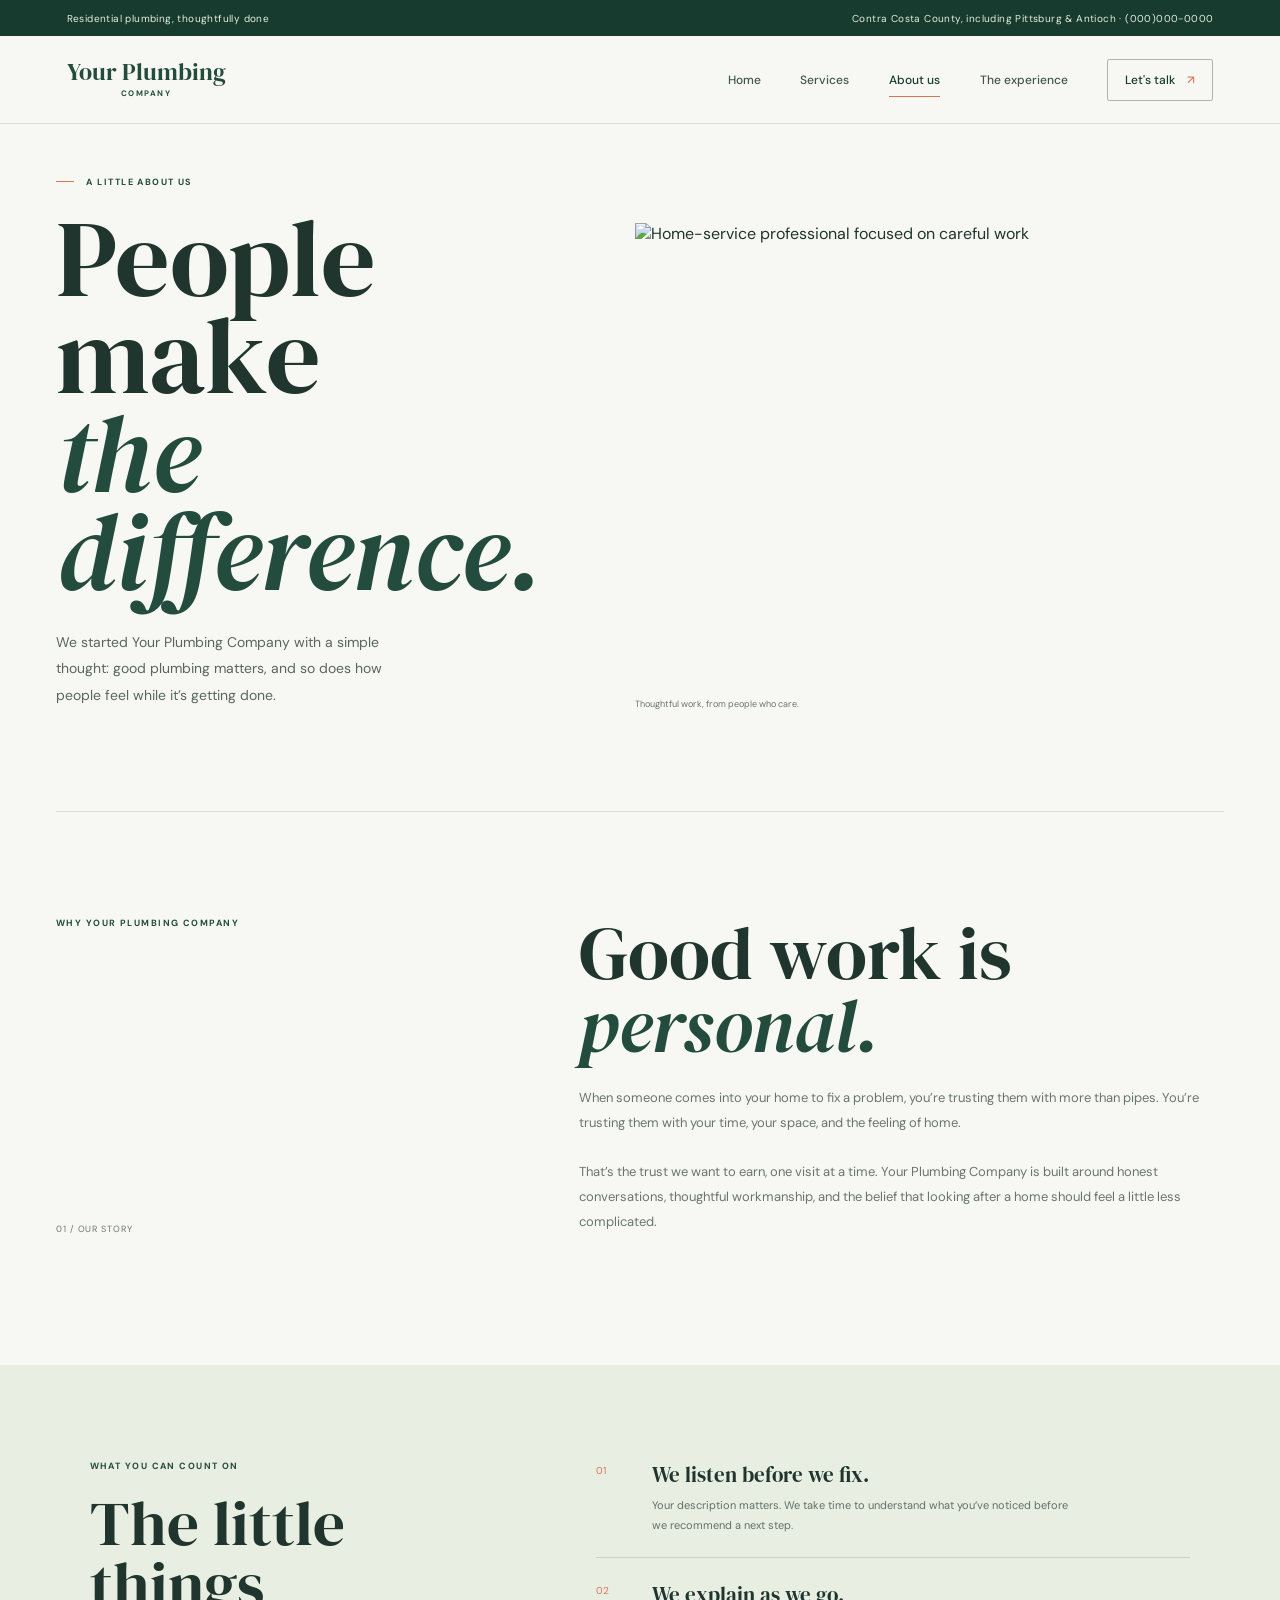
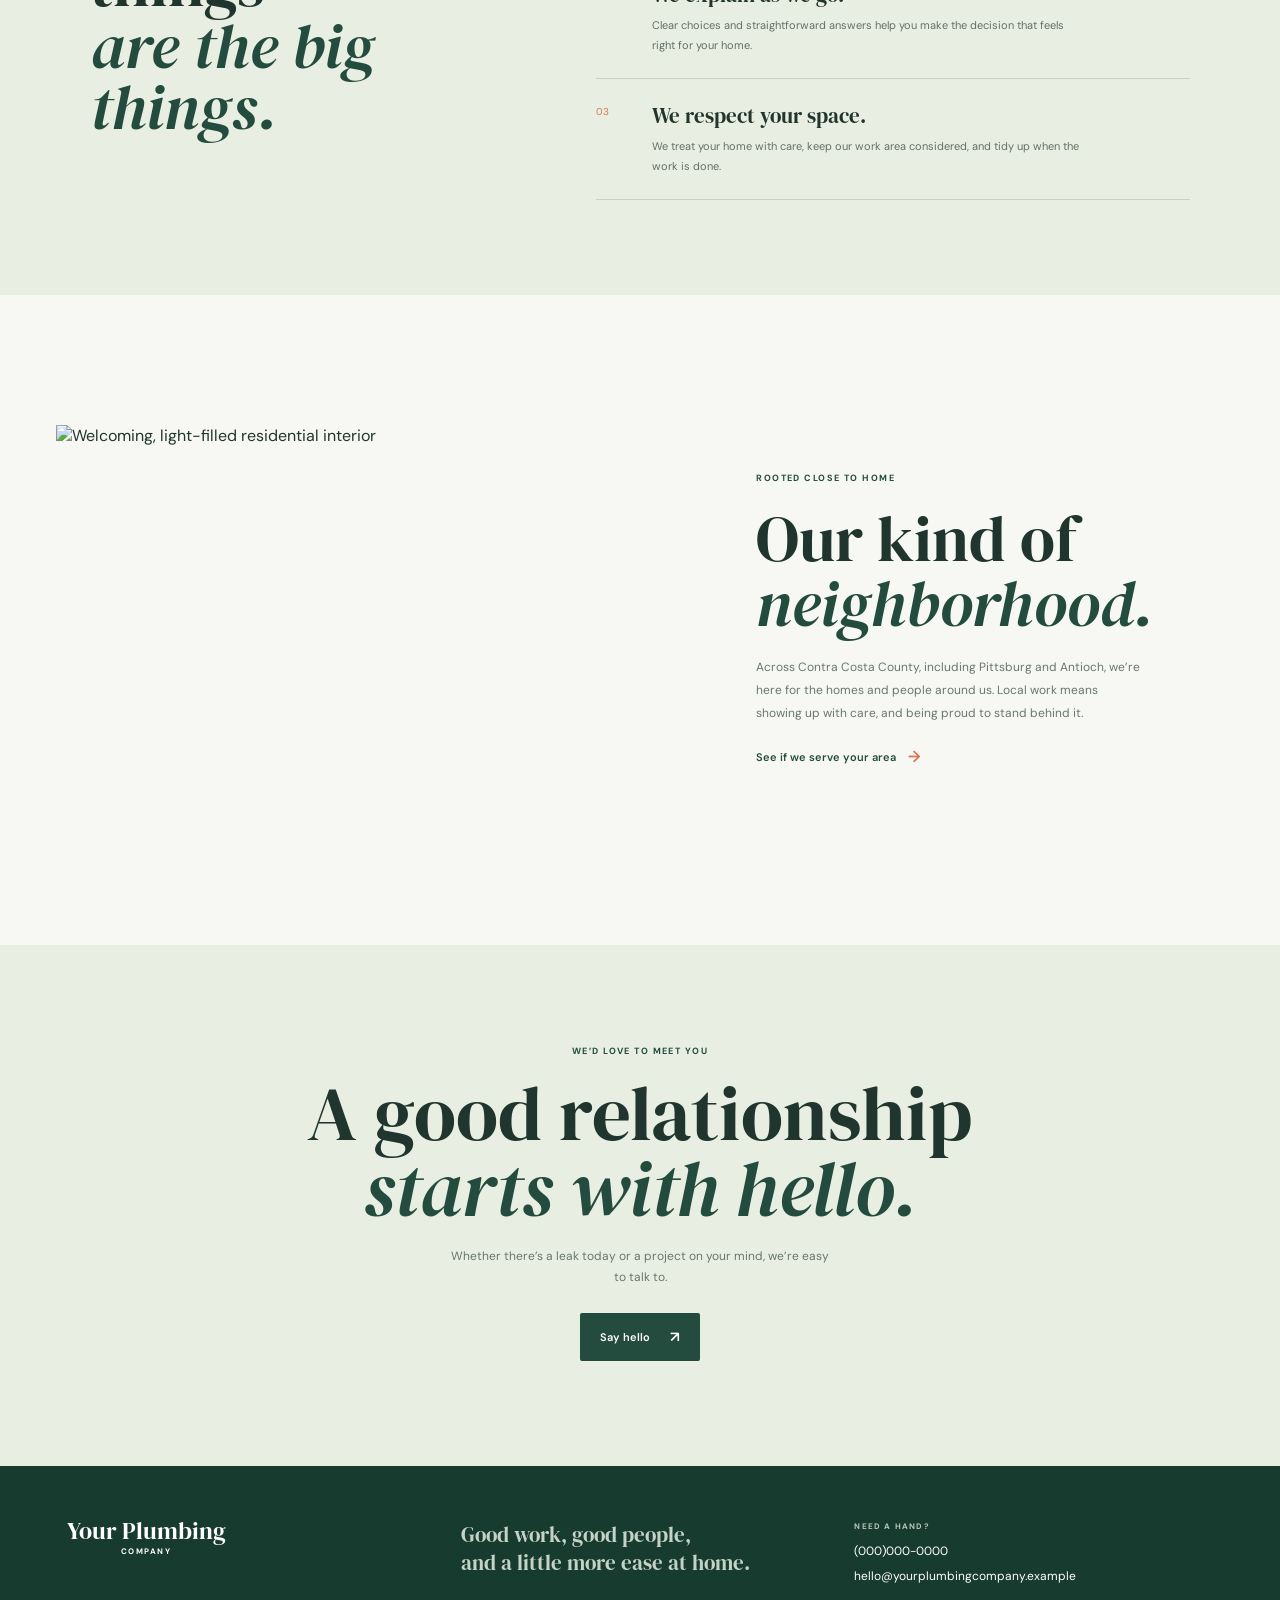
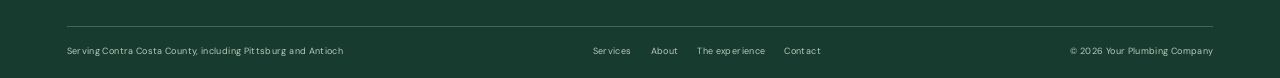
==== about.html @ cdb0f9c8 "hi, lets commit" ====
<!doctype html>
<html lang="en">
  <head>
    <meta charset="utf-8" />
    <meta name="viewport" content="width=device-width, initial-scale=1" />
    <meta name="theme-color" content="#f7f8f4" />
    <meta
      name="description"
      content="Meet Your Plumbing Company, a residential plumbing team built around thoughtful work and care for the people at home in Contra Costa County."
    />
    <title>About Us | Your Plumbing Company</title>
    <link rel="preconnect" href="https://fonts.googleapis.com" />
    <link rel="preconnect" href="https://fonts.gstatic.com" crossorigin />
    <link
      href="https://fonts.googleapis.com/css2?family=DM+Sans:wght@400;500;600;700&family=DM+Serif+Display:ital@0;1&display=swap"
      rel="stylesheet"
    />
    <link rel="stylesheet" href="styles.css" />
    <script src="script.js" defer></script>
  </head>
  <body>
    <a class="skip-link" href="#main">Skip to content</a>
    <div class="topline">
      <span>Residential plumbing, thoughtfully done</span
      ><a href="tel:0000000000"
        >Contra Costa County, including Pittsburg &amp; Antioch
        <span aria-hidden="true">·</span> (000)000-0000</a
      >
    </div>
    <header class="site-header">
      <a
        class="wordmark"
        href="index.html"
        aria-label="Your Plumbing Company home"
        ><span>Your Plumbing</span><small>COMPANY</small></a
      ><button
        class="menu-toggle"
        type="button"
        aria-expanded="false"
        aria-controls="primary-nav"
        aria-label="Open navigation"
      >
        <span></span><span></span>
      </button>
      <nav class="primary-nav" id="primary-nav" aria-label="Main navigation">
        <a href="index.html">Home</a><a href="services.html">Services</a
        ><a class="active" aria-current="page" href="about.html">About us</a
        ><a href="experience.html">The experience</a
        ><a class="nav-contact" href="contact.html"
          >Let's talk <span aria-hidden="true">↗</span></a
        >
      </nav>
    </header>
    <main id="main">
      <section class="about-hero page-wrap">
        <div class="about-hero-copy" data-reveal>
          <p class="eyebrow">
            <span class="eyebrow-mark"></span> A LITTLE ABOUT US
          </p>
          <h1>People make<br /><em>the difference.</em></h1>
          <p class="hero-intro">
            We started Your Plumbing Company with a simple thought: good
            plumbing matters, and so does how people feel while it’s getting
            done.
          </p>
        </div>
        <figure class="about-hero-image" data-reveal>
          <img
            src="https://www.goettl.com/location/las-vegas-nevada/plumbing-installation/?auto=format&amp;fit=crop&amp;w=1300&amp;q=85"
            alt="Home-service professional focused on careful work"
          />
          <figcaption>Thoughtful work, from people who care.</figcaption>
        </figure>
      </section>
      <section class="story-section page-wrap">
        <div class="story-label">
          <p class="eyebrow">WHY YOUR PLUMBING COMPANY</p>
          <span>01 / OUR STORY</span>
        </div>
        <div class="story-copy">
          <h2>Good work is<br /><em>personal.</em></h2>
          <p>
            When someone comes into your home to fix a problem, you’re trusting
            them with more than pipes. You’re trusting them with your time, your
            space, and the feeling of home.
          </p>
          <p>
            That’s the trust we want to earn, one visit at a time. Your Plumbing
            Company is built around honest conversations, thoughtful
            workmanship, and the belief that looking after a home should feel a
            little less complicated.
          </p>
        </div>
      </section>
      <section class="values-band">
        <div class="values-heading">
          <p class="eyebrow">WHAT YOU CAN COUNT ON</p>
          <h2>The little things<br /><em>are the big things.</em></h2>
        </div>
        <div class="values-list">
          <article>
            <span>01</span>
            <div>
              <h3>We listen before we fix.</h3>
              <p>
                Your description matters. We take time to understand what you’ve
                noticed before we recommend a next step.
              </p>
            </div>
          </article>
          <article>
            <span>02</span>
            <div>
              <h3>We explain as we go.</h3>
              <p>
                Clear choices and straightforward answers help you make the
                decision that feels right for your home.
              </p>
            </div>
          </article>
          <article>
            <span>03</span>
            <div>
              <h3>We respect your space.</h3>
              <p>
                We treat your home with care, keep our work area considered, and
                tidy up when the work is done.
              </p>
            </div>
          </article>
        </div>
      </section>
      <section class="local-section page-wrap">
        <div class="local-image" data-reveal>
          <img
            src="https://images.unsplash.com/photo-1600607687920-4e2a09cf159d?auto=format&amp;fit=crop&amp;w=1200&amp;q=85"
            alt="Welcoming, light-filled residential interior"
            loading="lazy"
          />
        </div>
        <div class="local-copy" data-reveal>
          <p class="eyebrow">ROOTED CLOSE TO HOME</p>
          <h2>Our kind of<br /><em>neighborhood.</em></h2>
          <p>
            Across Contra Costa County, including Pittsburg and Antioch, we’re
            here for the homes and people around us. Local work means showing up
            with care, and being proud to stand behind it.
          </p>
          <a class="text-link" href="contact.html"
            >See if we serve your area <span aria-hidden="true">→</span></a
          >
        </div>
      </section>
      <section class="closing-cta">
        <p class="eyebrow">WE’D LOVE TO MEET YOU</p>
        <h2>A good relationship<br /><em>starts with hello.</em></h2>
        <p>
          Whether there’s a leak today or a project on your mind, we’re easy to
          talk to.
        </p>
        <a class="button button-dark" href="contact.html"
          >Say hello <span aria-hidden="true">↗</span></a
        >
      </section>
    </main>
    <footer class="site-footer">
      <div class="footer-main">
        <a class="wordmark wordmark-footer" href="index.html"
          ><span>Your Plumbing</span><small>COMPANY</small></a
        >
        <p>Good work, good people,<br />and a little more ease at home.</p>
        <div class="footer-contact">
          <span>NEED A HAND?</span><a href="tel:0000000000">(000)000-0000</a
          ><a href="mailto:hello@yourplumbingcompany.example"
            >hello@yourplumbingcompany.example</a
          >
        </div>
      </div>
      <div class="footer-bottom">
        <span
          >Serving Contra Costa County, including Pittsburg and Antioch</span
        >
        <nav aria-label="Footer navigation">
          <a href="services.html">Services</a><a href="about.html">About</a
          ><a href="experience.html">The experience</a
          ><a href="contact.html">Contact</a>
        </nav>
        <span>© <span data-year></span> Your Plumbing Company</span>
      </div>
    </footer>
  </body>
</html>
---- styles.css ----
:root {
  color-scheme: light;
  --paper: #f7f8f4;
  --white: #fff;
  --ink: #20352e;
  --muted: #69766f;
  --line: #d9dfd8;
  --green: #244c3e;
  --deep: #183b30;
  --lime: #dce8c4;
  --coral: #d97458;
  --serif: "DM Serif Display", Georgia, serif;
  --sans: "DM Sans", sans-serif;
  font-family: var(--sans);
  color: var(--ink);
  background: var(--paper);
  font-synthesis: none;
  text-rendering: optimizeLegibility;
  -webkit-font-smoothing: antialiased;
  -moz-osx-font-smoothing: grayscale;
}

* { box-sizing: border-box; }
html { scroll-behavior: smooth; }
body { margin: 0; min-width: 320px; background: var(--paper); }
img { display: block; width: 100%; height: 100%; object-fit: cover; }
a { color: inherit; }
button, input, select, textarea { font: inherit; }
::selection { color: var(--white); background: var(--green); }
.page-wrap { width: min(1320px, calc(100% - 112px)); margin-inline: auto; }
.skip-link { position: fixed; z-index: 20; top: 12px; left: 12px; padding: 12px 18px; color: var(--white); background: var(--deep); transform: translateY(-150%); }
.skip-link:focus { transform: translateY(0); }

.topline { min-height: 36px; padding: 0 5.2%; display: flex; align-items: center; justify-content: space-between; gap: 16px; background: var(--deep); color: #e5eddf; font-size: 10px; letter-spacing: .04em; }
.topline a { color: inherit; text-decoration: none; }
.site-header { position: relative; z-index: 5; min-height: 88px; padding: 0 5.2%; display: flex; align-items: center; justify-content: space-between; border-bottom: 1px solid var(--line); background: var(--paper); }
.wordmark { width: max-content; display: flex; flex-direction: column; color: var(--green); text-decoration: none; line-height: .85; }
.wordmark span { font-family: var(--serif); font-size: 24px; letter-spacing: 0; }
.wordmark small { margin-top: 7px; font-size: 8px; font-weight: 700; letter-spacing: .19em; text-align: center; }
.primary-nav { display: flex; align-items: center; gap: clamp(20px, 3.1vw, 48px); }
.primary-nav a { position: relative; color: #42564d; font-size: 12px; font-weight: 500; text-decoration: none; transition: color .2s ease; }
.primary-nav a:hover, .primary-nav a.active { color: var(--deep); }
.primary-nav a.active:not(.nav-contact)::after { position: absolute; right: 0; bottom: -9px; left: 0; height: 1px; background: var(--coral); content: ""; }
.primary-nav .nav-contact { padding: 12px 17px; border: 1px solid #a9b6aa; border-radius: 2px; color: var(--deep); }
.nav-contact span { margin-left: 9px; color: var(--coral); }
.menu-toggle { display: none; }

.eyebrow { margin: 0 0 20px; color: var(--green); font-size: 9px; font-weight: 700; letter-spacing: .16em; line-height: 1.5; }
.eyebrow-mark { display: inline-block; width: 18px; height: 1px; margin: 0 9px 3px 0; background: var(--coral); }
h1, h2, h3, p, figure { margin-top: 0; }
h1, h2 { margin-bottom: 0; font-family: var(--serif); font-weight: 400; letter-spacing: 0; }
h1 em, h2 em { color: var(--green); font-weight: 400; }
.home-hero h1 { font-size: clamp(76px, 9.1vw, 132px); line-height: .89; }
.hero-copy { position: relative; z-index: 1; padding-top: clamp(55px, 8vw, 116px); }
.hero-intro { max-width: 385px; margin: 28px 0 27px; color: #59665f; font-size: 14px; line-height: 1.9; }
.hero-actions { display: flex; align-items: center; flex-wrap: wrap; gap: 23px; }
.button { min-height: 48px; padding: 0 19px; display: inline-flex; align-items: center; justify-content: center; gap: 20px; border: 1px solid transparent; border-radius: 2px; font-size: 11px; font-weight: 600; text-decoration: none; transition: background .2s ease, color .2s ease, transform .2s ease; }
.button:hover { transform: translateY(-2px); }
.button span { font-size: 15px; }
.button-dark { background: var(--green); color: var(--white); }
.button-dark:hover { background: var(--deep); }
.button-light { border-color: #a9c0b1; background: transparent; color: var(--white); }
.button-light:hover { background: var(--white); color: var(--deep); }
.text-link { display: inline-flex; align-items: center; gap: 12px; color: var(--green); font-size: 11px; font-weight: 600; text-decoration: none; }
.text-link span { color: var(--coral); font-size: 16px; transition: transform .2s ease; }
.text-link:hover span { transform: translateX(4px); }
.hero-note { margin-top: 50px; display: flex; align-items: center; gap: 12px; color: var(--muted); font-size: 10px; line-height: 1.6; }
.hero-note strong { color: var(--ink); font-weight: 600; }
.note-dot { width: 8px; height: 8px; border-radius: 50%; background: var(--coral); box-shadow: 0 0 0 4px #f0ded5; }
.home-hero { position: relative; min-height: 600px; padding-block: 32px 42px; display: grid; grid-template-columns: .88fr 1.12fr; align-items: center; gap: 38px; }
.hero-visual { position: relative; height: min(570px, 61vw); min-height: 390px; }
.hero-visual img { object-position: 50% 52%; }
.image-caption { position: absolute; right: 0; bottom: 0; left: 0; padding: 13px 16px; display: flex; justify-content: space-between; background: rgb(24 59 48 / 88%); color: white; font-size: 9px; letter-spacing: .07em; }
.hero-stamp { position: absolute; top: 29px; left: -28px; width: 88px; height: 88px; display: grid; place-content: center; border-radius: 50%; background: var(--lime); color: var(--deep); text-align: center; transform: rotate(-9deg); }
.hero-stamp span { font-size: 9px; font-weight: 700; letter-spacing: .11em; line-height: 1.35; }
.hero-stamp i { position: absolute; top: 5px; right: 8px; color: var(--coral); font-size: 15px; font-style: normal; }
.hero-side-label { position: absolute; top: 45%; right: -43px; color: var(--muted); font-size: 8px; letter-spacing: .19em; writing-mode: vertical-rl; }

.trust-strip { min-height: 84px; display: flex; align-items: center; justify-content: space-between; gap: 20px; border-top: 1px solid var(--line); border-bottom: 1px solid var(--line); }
.trust-strip p { margin: 0; color: var(--muted); font-size: 8px; font-weight: 700; letter-spacing: .16em; }
.trust-strip span { color: var(--green); font-family: var(--serif); font-size: 18px; }
.section { padding-block: 115px 122px; }
.section-heading { margin-bottom: 49px; display: flex; align-items: end; justify-content: space-between; gap: 24px; }
.section-heading h2, .people-copy h2, .local-copy h2, .faq-section h2 { font-size: clamp(43px, 5vw, 66px); line-height: 1.02; }
.section-heading .text-link { margin-bottom: 9px; }
.service-list { border-top: 1px solid var(--line); }
.service-row { min-height: 91px; display: grid; grid-template-columns: 50px 1.2fr 1fr 30px; align-items: center; gap: 20px; border-bottom: 1px solid var(--line); text-decoration: none; transition: padding .2s ease, background .2s ease; }
.service-row:hover { padding-inline: 12px; background: #eef1e9; }
.service-number { color: var(--coral); font-size: 9px; }
.service-name { font-family: var(--serif); font-size: 23px; }
.service-detail { color: var(--muted); font-size: 11px; }
.row-arrow { color: var(--coral); font-size: 17px; text-align: right; }

.experience-band { min-height: 570px; display: grid; grid-template-columns: 1fr 1fr; background: var(--deep); color: var(--white); }
.band-image { min-height: 570px; overflow: hidden; }
.band-image img { object-position: center; }
.band-copy { max-width: 650px; padding: 80px clamp(45px, 8vw, 125px); align-self: center; }
.band-copy .eyebrow { color: #c8d8bf; }
.band-copy h2 { font-size: clamp(52px, 6vw, 78px); line-height: .98; }
.band-copy h2 em { color: var(--lime); }
.band-copy > p:not(.eyebrow) { max-width: 360px; margin: 24px 0 28px; color: #d0dbd2; font-size: 12px; line-height: 1.9; }
.people-section { padding-block: 130px; display: grid; grid-template-columns: .8fr 1.2fr; align-items: center; gap: 11%; }
.people-copy { max-width: 380px; }
.people-copy > p:not(.eyebrow) { margin: 23px 0; color: var(--muted); font-size: 12px; line-height: 1.9; }
.people-image { position: relative; height: 440px; margin: 0; }
.people-image img { object-position: center 40%; }
.people-image figcaption { position: absolute; right: -20px; bottom: -17px; padding: 14px 19px; background: var(--lime); color: var(--deep); font-family: var(--serif); font-size: 16px; }
.closing-cta { padding: 100px 24px 105px; background: #e8eee2; text-align: center; }
.closing-cta .eyebrow { margin-bottom: 18px; }
.closing-cta h2 { font-size: clamp(53px, 6vw, 80px); line-height: .98; }
.closing-cta > p:not(.eyebrow) { max-width: 390px; margin: 19px auto 24px; color: var(--muted); font-size: 12px; line-height: 1.8; }

.site-footer { padding: 55px 5.2% 21px; background: var(--deep); color: #e6ece5; }
.footer-main { padding-bottom: 42px; display: grid; grid-template-columns: 1fr 1fr 1fr; align-items: start; gap: 35px; }
.wordmark-footer { color: var(--white); }
.footer-main > p { margin: 0; color: #c5d2c7; font-family: var(--serif); font-size: 21px; line-height: 1.35; }
.footer-contact { display: flex; flex-direction: column; align-items: flex-start; gap: 9px; }
.footer-contact > span, .footer-bottom { color: #b9c9bb; font-size: 9px; letter-spacing: .04em; }
.footer-contact > span { margin-bottom: 3px; font-size: 8px; font-weight: 700; letter-spacing: .15em; }
.footer-contact a { color: var(--white); font-size: 12px; text-decoration: none; }
.footer-bottom { padding-top: 18px; display: flex; align-items: center; justify-content: space-between; gap: 20px; border-top: 1px solid rgb(255 255 255 / 20%); }
.footer-bottom nav { display: flex; flex-wrap: wrap; gap: 19px; }
.footer-bottom a { color: inherit; text-decoration: none; }
.footer-bottom a:hover, .footer-contact a:hover { color: var(--lime); }

.page-hero { min-height: 555px; padding-block: 52px 62px; display: grid; grid-template-columns: .86fr 1.14fr; align-items: center; gap: 7%; }
.page-hero h1, .about-hero h1, .experience-hero h1, .contact-heading h1 { font-size: clamp(65px, 8.4vw, 112px); line-height: .91; }
.page-hero-copy .hero-intro { max-width: 365px; }
.page-hero-image { height: 440px; }
.anchor-nav { min-height: 66px; display: flex; align-items: center; gap: 33px; border-top: 1px solid var(--line); border-bottom: 1px solid var(--line); }
.anchor-nav a { color: var(--green); font-size: 10px; text-decoration: none; }
.anchor-nav a:hover { color: var(--coral); }
.service-detail-list { padding-block: 35px 65px; }
.detail-row { min-height: 350px; padding-block: 61px; display: grid; grid-template-columns: .8fr 1.2fr; gap: 9%; border-bottom: 1px solid var(--line); scroll-margin-top: 25px; }
.detail-number { color: var(--coral); font-size: 12px; }
.detail-number span { margin-left: 15px; color: var(--muted); font-size: 8px; font-weight: 700; letter-spacing: .14em; }
.detail-content { max-width: 650px; }
.detail-content h2 { font-size: clamp(43px, 5vw, 62px); line-height: .98; }
.detail-content > p { max-width: 540px; margin: 19px 0; color: var(--muted); font-size: 12px; line-height: 1.9; }
.detail-content ul { margin: 0 0 23px; padding: 0; display: grid; grid-template-columns: 1fr 1fr; gap: 10px 26px; list-style: none; }
.detail-content li { color: var(--ink); font-size: 10px; }
.detail-content li::before { margin-right: 8px; color: var(--coral); content: "—"; }
.services-note { padding: 80px 7%; background: var(--green); color: var(--white); }
.note-inner { max-width: 960px; margin: auto; }
.note-inner .eyebrow { color: var(--lime); }
.note-inner h2 { font-size: clamp(47px, 6vw, 72px); line-height: .98; }
.note-inner h2 em { color: var(--lime); }
.note-inner > p:not(.eyebrow) { max-width: 390px; margin: 18px 0 25px; color: #d0dbd2; font-size: 12px; line-height: 1.8; }
.faq-section { padding-block: 100px 120px; }
.faq-list { max-width: 820px; margin: 44px 0 0 auto; border-top: 1px solid var(--line); }
.faq-list details { border-bottom: 1px solid var(--line); }
.faq-list summary { min-height: 65px; display: flex; align-items: center; justify-content: space-between; gap: 20px; color: var(--ink); font-family: var(--serif); font-size: 19px; cursor: pointer; list-style: none; }
.faq-list summary::-webkit-details-marker { display: none; }
.faq-list summary span { color: var(--coral); font-family: var(--sans); font-size: 20px; transition: transform .2s ease; }
.faq-list details[open] summary span { transform: rotate(45deg); }
.faq-list details p { max-width: 610px; margin: 0 0 20px; color: var(--muted); font-size: 12px; line-height: 1.8; }

.about-hero { min-height: 580px; padding-block: 52px 75px; display: grid; grid-template-columns: .8fr 1.2fr; align-items: center; gap: 8%; }
.about-hero-copy .hero-intro, .experience-hero-copy .hero-intro { max-width: 370px; }
.about-hero-image { height: 465px; margin: 0; }
.about-hero-image img { object-position: center 35%; }
.about-hero-image figcaption { margin-top: 10px; color: var(--muted); font-size: 9px; }
.story-section { padding-block: 105px 130px; display: grid; grid-template-columns: .8fr 1.2fr; gap: 8%; border-top: 1px solid var(--line); }
.story-label { display: flex; flex-direction: column; justify-content: space-between; }
.story-label span { color: var(--muted); font-size: 9px; letter-spacing: .1em; }
.story-copy { max-width: 650px; }
.story-copy h2, .values-heading h2 { font-size: clamp(53px, 6vw, 75px); line-height: .97; }
.story-copy > p { margin: 23px 0 0; color: var(--muted); font-size: 13px; line-height: 1.95; }
.values-band { padding: 95px max(7%, calc((100% - 1180px) / 2)); display: grid; grid-template-columns: .8fr 1.2fr; gap: 10%; background: #e8eee2; }
.values-heading h2 { font-size: clamp(46px, 5vw, 63px); }
.values-list article { padding: 22px 0; display: grid; grid-template-columns: 42px 1fr; gap: 14px; border-bottom: 1px solid #c8d2c7; }
.values-list article:first-child { padding-top: 0; }
.values-list article > span { padding-top: 4px; color: var(--coral); font-size: 10px; }
.values-list h3 { margin-bottom: 7px; font-family: var(--serif); font-size: 21px; font-weight: 400; }
.values-list p { max-width: 430px; margin-bottom: 0; color: #627067; font-size: 11px; line-height: 1.8; }
.local-section { padding-block: 130px; display: grid; grid-template-columns: 1.1fr .9fr; align-items: center; gap: 11%; }
.local-image { height: 390px; }
.local-copy { max-width: 390px; }
.local-copy > p:not(.eyebrow) { margin: 20px 0; color: var(--muted); font-size: 12px; line-height: 1.9; }

.experience-hero { min-height: 560px; padding-block: 50px 75px; display: grid; grid-template-columns: .88fr 1.12fr; align-items: center; gap: 7%; }
.experience-hero-image { height: 455px; }
.experience-hero-image img { object-position: center; }
.experience-intro { padding: 84px 24px 45px; text-align: center; }
.experience-intro h2 { font-size: clamp(41px, 5vw, 62px); line-height: 1.05; }
.experience-intro > p:last-child { max-width: 470px; margin: 17px auto 0; color: var(--muted); font-size: 12px; line-height: 1.8; }
.journey { max-width: 1000px; padding-bottom: 105px; }
.journey-step { min-height: 190px; display: grid; grid-template-columns: 65px 1fr 180px; gap: 28px; border-top: 1px solid var(--line); }
.journey-marker { padding-top: 37px; display: flex; flex-direction: column; align-items: center; gap: 15px; color: var(--coral); font-size: 10px; }
.journey-marker i { width: 1px; flex: 1; background: var(--line); }
.journey-step:last-child .journey-marker i { visibility: hidden; }
.journey-content { padding: 34px 0; }
.journey-content .eyebrow { margin-bottom: 8px; }
.journey-content h2 { font-size: 36px; }
.journey-content > p:last-child { max-width: 520px; margin: 10px 0 0; color: var(--muted); font-size: 12px; line-height: 1.8; }
.journey-aside { padding-top: 51px; color: var(--green); font-family: var(--serif); font-size: 17px; line-height: 1.4; }
.experience-quote { padding: 77px 24px 85px; display: flex; flex-direction: column; align-items: center; background: var(--deep); color: var(--white); text-align: center; }
.quote-mark { height: 47px; color: var(--lime); font-family: var(--serif); font-size: 76px; line-height: 1; }
.experience-quote blockquote { margin: 8px 0 21px; font-family: var(--serif); font-size: clamp(35px, 4vw, 52px); line-height: 1.08; }
.experience-quote .eyebrow { margin: 0; color: var(--lime); }

.contact-heading { min-height: 420px; padding-block: 75px 65px; display: grid; grid-template-columns: 1fr .6fr; align-items: center; gap: 10%; }
.contact-heading .hero-intro { max-width: 415px; margin-bottom: 0; }
.contact-direct { padding: 25px 0 25px 32px; border-left: 1px solid var(--line); }
.contact-direct > span, .aside-hours > span { color: var(--muted); font-size: 8px; font-weight: 700; letter-spacing: .14em; }
.contact-direct > a { margin: 12px 0 8px; display: block; color: var(--green); font-family: var(--serif); font-size: clamp(22px, 3vw, 33px); text-decoration: none; }
.contact-direct > a span { color: var(--coral); font-family: var(--sans); font-size: 17px; }
.contact-direct > p { max-width: 250px; margin: 0; color: var(--muted); font-size: 10px; line-height: 1.8; }
.contact-main { padding-block: 35px 120px; display: grid; grid-template-columns: 1.2fr .8fr; gap: 10%; border-top: 1px solid var(--line); }
.contact-form-wrap { padding-top: 39px; }
.contact-form-wrap h2 { margin-bottom: 31px; font-size: 48px; line-height: .98; }
.form-grid { display: grid; grid-template-columns: 1fr 1fr; gap: 20px 18px; }
.form-grid label { display: flex; flex-direction: column; gap: 8px; color: #46574e; font-size: 10px; font-weight: 600; }
.field-wide { grid-column: 1 / -1; }
.form-grid input, .form-grid select, .form-grid textarea { width: 100%; min-height: 45px; padding: 12px 13px; border: 1px solid #cbd4ca; border-radius: 1px; outline: none; background: #fbfcf9; color: var(--ink); font-size: 11px; }
.form-grid textarea { min-height: 112px; resize: vertical; }
.form-grid input:focus, .form-grid select:focus, .form-grid textarea:focus { border-color: var(--green); box-shadow: 0 0 0 2px rgb(36 76 62 / 12%); }
.form-grid input::placeholder, .form-grid textarea::placeholder { color: #98a39a; }
.form-submit { margin-top: 20px; display: flex; align-items: center; flex-wrap: wrap; gap: 16px; }
.form-submit p { max-width: 210px; margin: 0; color: var(--muted); font-size: 9px; line-height: 1.6; }
.form-status { min-height: 18px; margin: 13px 0 0; color: var(--green); font-size: 11px; line-height: 1.6; }
.contact-aside { padding-top: 39px; }
.contact-aside > img { height: 245px; }
.aside-info { padding: 22px 0 20px; border-bottom: 1px solid var(--line); }
.aside-info .eyebrow { margin-bottom: 9px; }
.aside-info h3 { margin-bottom: 9px; font-family: var(--serif); font-size: 26px; font-weight: 400; }
.aside-info > p:not(.eyebrow) { margin-bottom: 14px; color: var(--muted); font-size: 11px; line-height: 1.7; }
.aside-hours { padding-top: 20px; }
.aside-hours p { max-width: 330px; margin: 9px 0 8px; color: var(--muted); font-size: 10px; line-height: 1.8; }
.aside-hours > a { color: var(--green); font-size: 12px; font-weight: 700; text-decoration: none; }

.will-reveal { opacity: 0; transform: translateY(18px); transition: opacity .7s ease, transform .7s cubic-bezier(.2,.7,.2,1); }
.will-reveal.is-visible { opacity: 1; transform: translateY(0); }

@media (min-width: 1500px) {
  .home-hero { min-height: 680px; }
  .hero-visual { height: 600px; }
}

@media (max-width: 900px) {
  .page-wrap { width: min(100% - 56px, 720px); }
  .topline { padding-inline: 28px; }
  .site-header { min-height: 76px; padding-inline: 28px; }
  .primary-nav { gap: 18px; }
  .primary-nav a { font-size: 10px; }
  .home-hero { min-height: 535px; grid-template-columns: .9fr 1.1fr; gap: 23px; }
  .hero-visual { height: 470px; min-height: 0; }
  .hero-side-label { right: -25px; }
  .hero-stamp { left: -17px; width: 70px; height: 70px; }
  .hero-stamp span { font-size: 7px; }
  .trust-strip { flex-wrap: wrap; justify-content: flex-start; padding-block: 18px; gap: 12px 26px; }
  .trust-strip p { width: 100%; }
  .trust-strip span { font-size: 16px; }
  .section { padding-block: 85px; }
  .service-row { grid-template-columns: 35px 1fr 30px; gap: 13px; }
  .service-detail { display: none; }
  .experience-band { min-height: 470px; }
  .band-image { min-height: 470px; }
  .band-copy { padding: 55px 38px; }
  .people-section { padding-block: 95px; gap: 8%; }
  .people-image { height: 350px; }
  .page-hero, .experience-hero, .about-hero { min-height: 490px; gap: 5%; }
  .page-hero-image, .experience-hero-image { height: 370px; }
  .about-hero-image { height: 390px; }
  .detail-row { grid-template-columns: .55fr 1.45fr; gap: 5%; }
  .detail-number span { display: block; margin: 8px 0; }
  .values-band { padding-inline: 6%; gap: 6%; }
  .contact-main { gap: 6%; }
}

@media (max-width: 640px) {
  .page-wrap { width: calc(100% - 40px); }
  .topline { min-height: 34px; padding-inline: 20px; justify-content: center; }
  .topline > span { display: none; }
  .topline a { font-size: 9px; }
  .site-header { min-height: 70px; padding-inline: 20px; }
  .wordmark span { font-size: 21px; }
  .menu-toggle { width: 42px; height: 42px; padding: 12px 9px; display: flex; flex-direction: column; justify-content: center; gap: 6px; border: 1px solid var(--line); border-radius: 2px; background: transparent; }
  .menu-toggle span { width: 100%; height: 1px; background: var(--green); transition: transform .2s ease; }
  .menu-toggle[aria-expanded="true"] span:first-child { transform: translateY(3.5px) rotate(45deg); }
  .menu-toggle[aria-expanded="true"] span:last-child { transform: translateY(-3.5px) rotate(-45deg); }
  .primary-nav { position: absolute; top: 69px; right: 0; left: 0; padding: 9px 20px 20px; display: none; flex-direction: column; align-items: stretch; gap: 0; border-bottom: 1px solid var(--line); background: var(--paper); box-shadow: 0 12px 20px rgb(24 59 48 / 8%); }
  .primary-nav.is-open { display: flex; }
  .primary-nav a { padding: 14px 0; border-bottom: 1px solid var(--line); font-size: 12px; }
  .primary-nav a.active:not(.nav-contact)::after { display: none; }
  .primary-nav .nav-contact { margin-top: 13px; padding: 13px; border: 1px solid #a9b6aa; text-align: center; }
  .home-hero { min-height: 0; padding-block: 46px 24px; display: flex; flex-direction: column; align-items: stretch; gap: 31px; }
  .hero-copy { padding-top: 0; }
  .eyebrow { margin-bottom: 15px; font-size: 8px; }
  .home-hero h1 { font-size: clamp(75px, 20vw, 102px); }
  .hero-intro { max-width: 340px; margin: 20px 0 20px; font-size: 12px; }
  .hero-actions { gap: 17px; }
  .button { min-height: 45px; padding-inline: 15px; font-size: 10px; }
  .text-link { font-size: 10px; }
  .hero-note { display: none; }
  .hero-visual { height: 340px; min-height: 0; margin-inline: 11px 9px; }
  .hero-stamp { top: 16px; left: -14px; width: 64px; height: 64px; }
  .hero-side-label { display: none; }
  .image-caption { font-size: 8px; }
  .trust-strip { min-height: 0; padding-block: 20px; gap: 11px 20px; }
  .trust-strip span { font-size: 14px; }
  .section { padding-block: 72px; }
  .section-heading { margin-bottom: 29px; align-items: flex-start; flex-direction: column; gap: 17px; }
  .section-heading h2, .people-copy h2, .local-copy h2, .faq-section h2 { font-size: 46px; }
  .service-row { min-height: 72px; grid-template-columns: 24px 1fr 20px; gap: 8px; }
  .service-name { font-size: 17px; }
  .experience-band { display: flex; flex-direction: column; }
  .band-image { min-height: 0; height: 280px; }
  .band-copy { padding: 48px 26px 53px; }
  .band-copy h2 { font-size: 57px; }
  .band-copy > p:not(.eyebrow) { font-size: 11px; }
  .people-section { padding-block: 75px; display: flex; flex-direction: column; align-items: stretch; gap: 29px; }
  .people-copy > p:not(.eyebrow) { font-size: 11px; }
  .people-image { height: 330px; margin-right: 10px; }
  .people-image figcaption { right: -10px; font-size: 14px; }
  .closing-cta { padding: 70px 20px 75px; }
  .closing-cta h2 { font-size: 54px; }
  .closing-cta > p:not(.eyebrow) { font-size: 11px; }
  .site-footer { padding: 40px 20px 18px; }
  .footer-main { padding-bottom: 30px; grid-template-columns: 1fr 1fr; gap: 27px 18px; }
  .footer-main > p { font-size: 18px; }
  .footer-contact { grid-column: 1 / -1; }
  .footer-bottom { align-items: flex-start; flex-direction: column; gap: 15px; font-size: 8px; }
  .footer-bottom nav { gap: 13px; }

  .page-hero, .experience-hero, .about-hero { min-height: 0; padding-block: 47px 38px; display: flex; flex-direction: column; align-items: stretch; gap: 28px; }
  .page-hero h1, .about-hero h1, .experience-hero h1, .contact-heading h1 { font-size: clamp(68px, 17vw, 89px); }
  .page-hero-image, .experience-hero-image { height: 300px; }
  .about-hero-image { height: 340px; }
  .anchor-nav { width: 100%; min-height: 55px; padding-inline: 20px; gap: 21px; overflow-x: auto; white-space: nowrap; }
  .anchor-nav a { font-size: 9px; }
  .service-detail-list { padding-block: 5px 44px; }
  .detail-row { min-height: 0; padding-block: 36px; grid-template-columns: 1fr; gap: 14px; }
  .detail-number { display: flex; align-items: center; gap: 12px; font-size: 10px; }
  .detail-number span { margin: 0; }
  .detail-content h2 { font-size: 47px; }
  .detail-content > p { font-size: 11px; }
  .detail-content ul { gap: 9px 12px; }
  .detail-content li { font-size: 9px; line-height: 1.5; }
  .services-note { padding: 58px 20px; }
  .note-inner h2 { font-size: 50px; }
  .faq-section { padding-block: 70px 80px; }
  .faq-list { margin-top: 28px; }
  .faq-list summary { min-height: 62px; font-size: 17px; }
  .faq-list details p { font-size: 11px; }

  .about-hero { padding-bottom: 41px; }
  .story-section { padding-block: 65px 76px; grid-template-columns: 1fr; gap: 25px; }
  .story-label { gap: 14px; }
  .story-copy h2, .values-heading h2 { font-size: 54px; }
  .story-copy > p { font-size: 11px; }
  .values-band { padding: 61px 20px; grid-template-columns: 1fr; gap: 33px; }
  .values-list h3 { font-size: 19px; }
  .values-list p { font-size: 10px; }
  .local-section { padding-block: 74px; display: flex; flex-direction: column; align-items: stretch; gap: 29px; }
  .local-image { height: 280px; }
  .local-copy > p:not(.eyebrow) { font-size: 11px; }

  .experience-intro { padding: 60px 20px 31px; }
  .experience-intro h2 { font-size: 40px; }
  .experience-intro > p:last-child { font-size: 11px; }
  .journey { padding-bottom: 62px; }
  .journey-step { min-height: 0; grid-template-columns: 37px 1fr; gap: 13px; }
  .journey-marker { padding-top: 31px; }
  .journey-content { padding-block: 28px; }
  .journey-content h2 { font-size: 31px; }
  .journey-content > p:last-child { font-size: 11px; }
  .journey-aside { display: none; }
  .experience-quote { padding-block: 59px 65px; }
  .experience-quote blockquote { font-size: 36px; }

  .contact-heading { min-height: 0; padding-block: 50px 39px; grid-template-columns: 1fr; gap: 27px; }
  .contact-direct { padding: 20px 0 0; border-top: 1px solid var(--line); border-left: 0; }
  .contact-direct > a { font-size: 28px; }
  .contact-main { padding-block: 15px 72px; grid-template-columns: 1fr; gap: 30px; }
  .contact-form-wrap, .contact-aside { padding-top: 29px; }
  .contact-form-wrap h2 { font-size: 45px; }
  .form-grid { gap: 16px 11px; }
  .form-grid label { font-size: 9px; }
  .form-grid input, .form-grid select, .form-grid textarea { min-height: 43px; padding-inline: 10px; font-size: 10px; }
  .form-grid textarea { min-height: 100px; }
  .form-submit { align-items: flex-start; flex-direction: column; }
  .form-submit p { max-width: 280px; }
  .contact-aside > img { height: 220px; }
}

@media (prefers-reduced-motion: reduce) {
  *, *::before, *::after { scroll-behavior: auto !important; animation-duration: .01ms !important; animation-iteration-count: 1 !important; transition-duration: .01ms !important; }
  .will-reveal { opacity: 1; transform: none; }
}
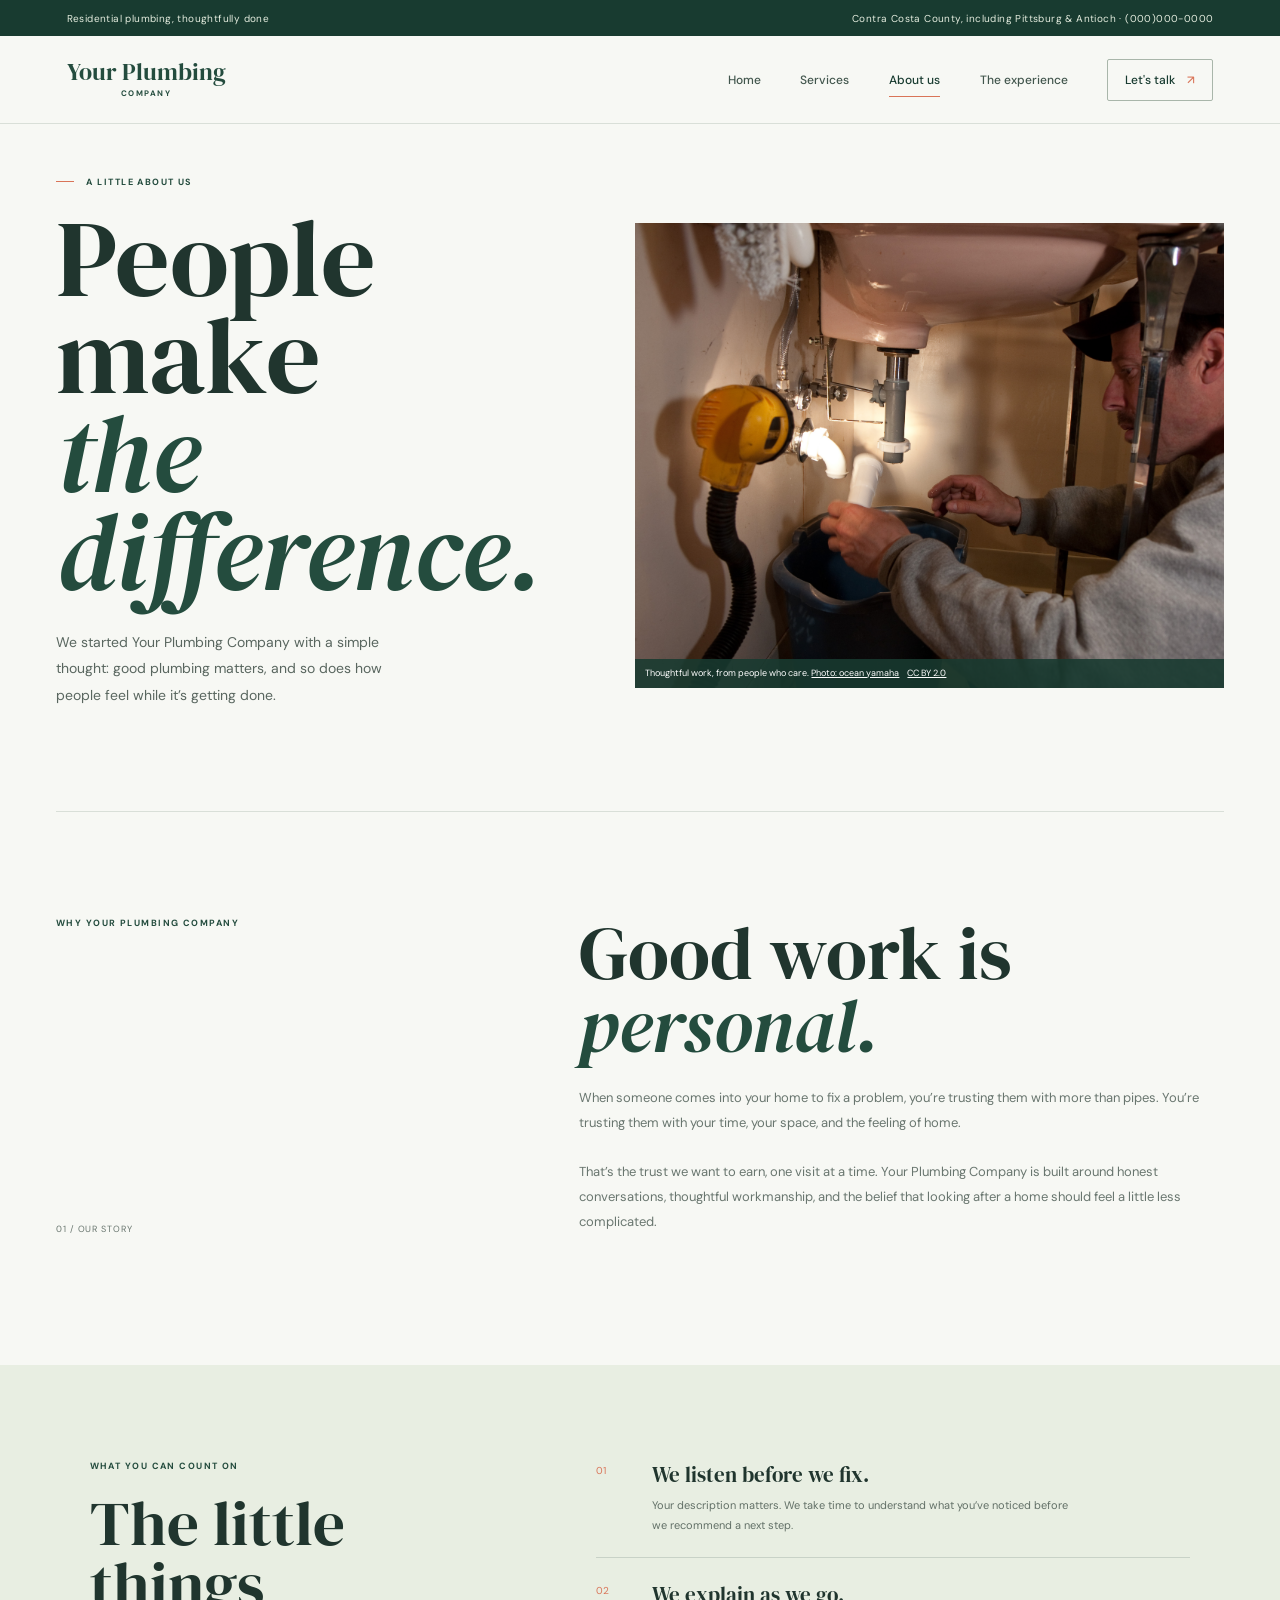
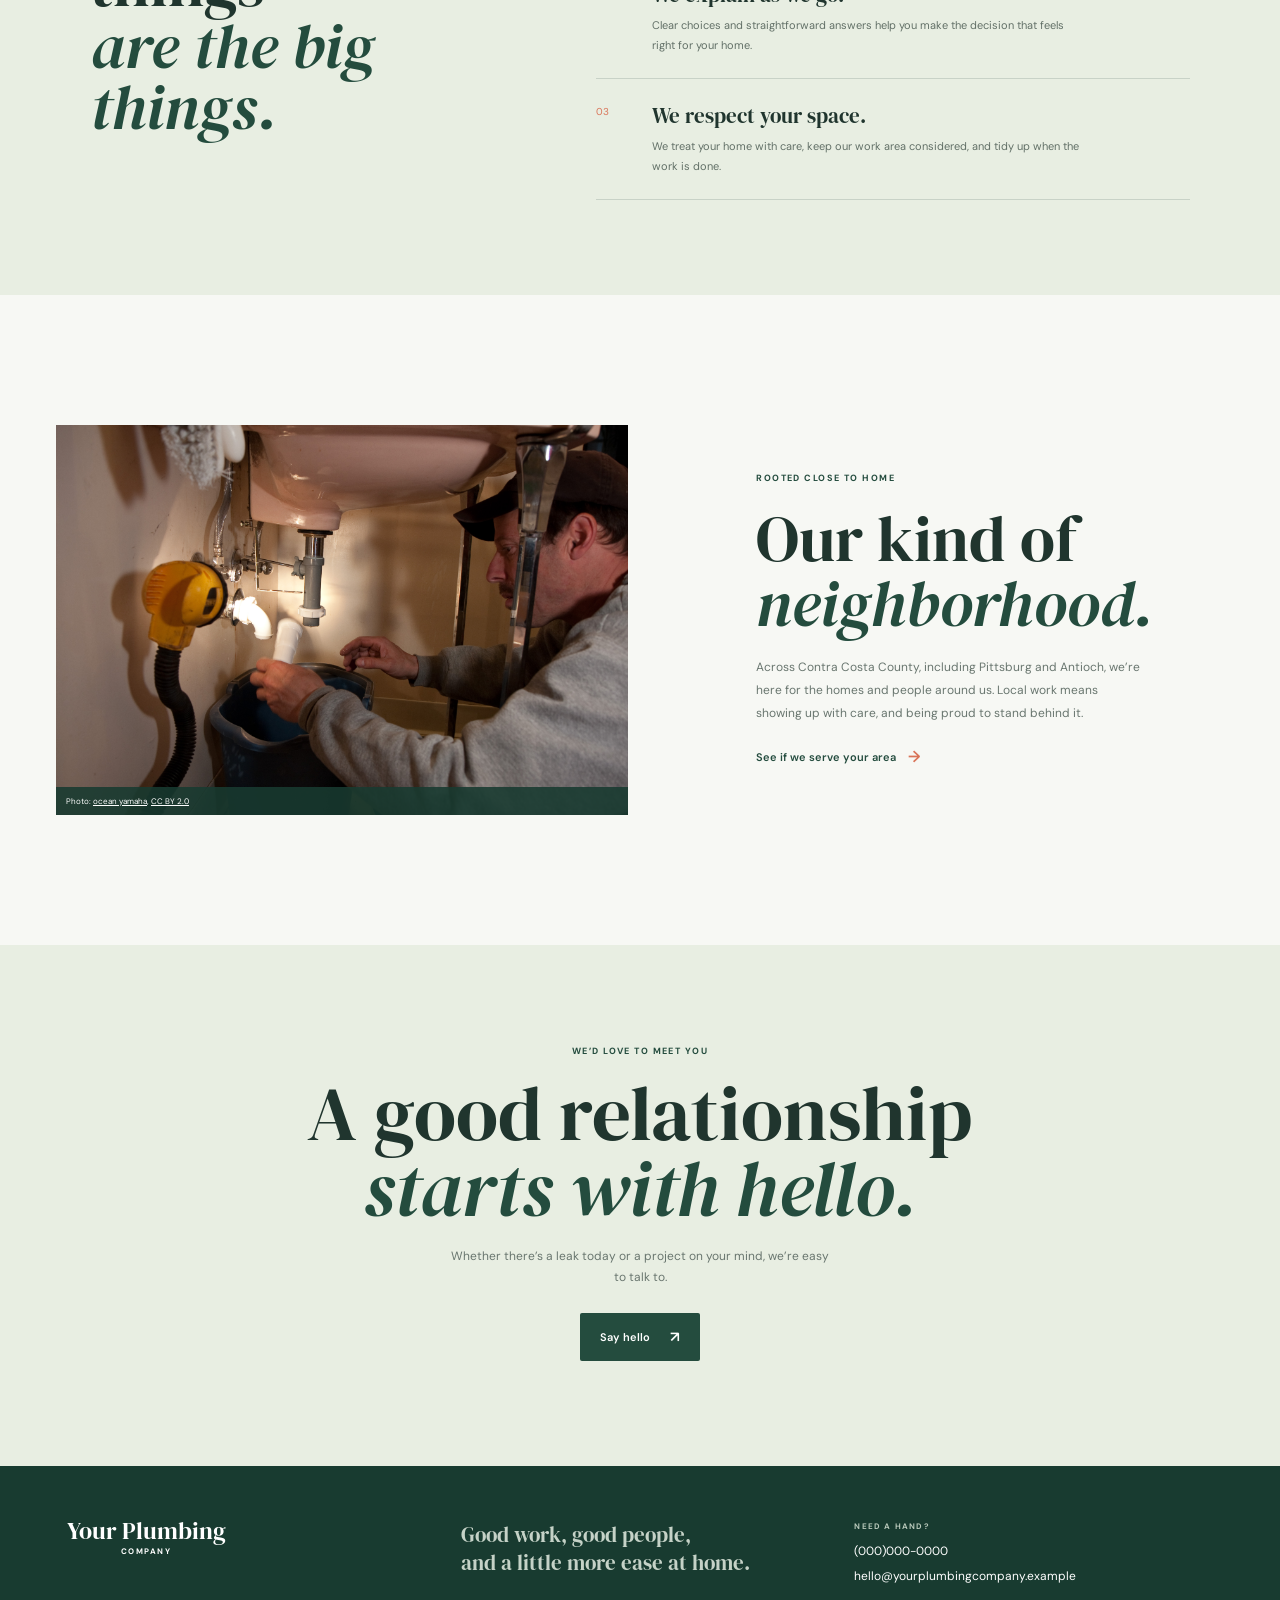
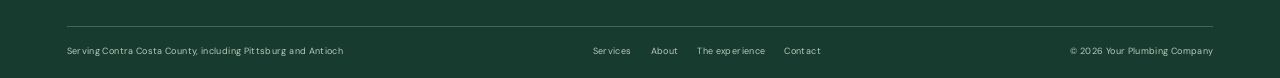
==== commit d603ddd2: "final?" ====
--- a/about.html
+++ b/about.html
@@ -66,10 +66,24 @@
         </div>
         <figure class="about-hero-image" data-reveal>
           <img
-            src="https://www.goettl.com/location/las-vegas-nevada/plumbing-installation/?auto=format&amp;fit=crop&amp;w=1300&amp;q=85"
-            alt="Home-service professional focused on careful work"
+            src="images/plumber-under-sink.jpg"
+            alt="Plumber working on the water pipes beneath a sink"
           />
-          <figcaption>Thoughtful work, from people who care.</figcaption>
+          <figcaption>
+            Thoughtful work, from people who care.
+            <a
+              href="https://commons.wikimedia.org/w/index.php?curid=142516128"
+              target="_blank"
+              rel="noopener noreferrer"
+              >Photo: ocean yamaha</a
+            >
+            <a
+              href="https://creativecommons.org/licenses/by/2.0/"
+              target="_blank"
+              rel="noopener noreferrer"
+              >CC BY 2.0</a
+            >
+          </figcaption>
         </figure>
       </section>
       <section class="story-section page-wrap">
@@ -133,10 +147,25 @@
       <section class="local-section page-wrap">
         <div class="local-image" data-reveal>
           <img
-            src="https://images.unsplash.com/photo-1600607687920-4e2a09cf159d?auto=format&amp;fit=crop&amp;w=1200&amp;q=85"
-            alt="Welcoming, light-filled residential interior"
+            src="images/plumber-repair.jpg"
+            alt="Plumber working beneath a sink on household plumbing"
             loading="lazy"
           />
+          <p class="photo-credit">
+            Photo:
+            <a
+              href="https://commons.wikimedia.org/w/index.php?curid=142516128"
+              target="_blank"
+              rel="noopener noreferrer"
+              >ocean yamaha</a
+            >,
+            <a
+              href="https://creativecommons.org/licenses/by/2.0/"
+              target="_blank"
+              rel="noopener noreferrer"
+              >CC BY 2.0</a
+            >
+          </p>
         </div>
         <div class="local-copy" data-reveal>
           <p class="eyebrow">ROOTED CLOSE TO HOME</p>
--- a/styles.css
+++ b/styles.css
@@ -71,6 +71,10 @@
 .hero-visual { position: relative; height: min(570px, 61vw); min-height: 390px; }
 .hero-visual img { object-position: 50% 52%; }
 .image-caption { position: absolute; right: 0; bottom: 0; left: 0; padding: 13px 16px; display: flex; justify-content: space-between; background: rgb(24 59 48 / 88%); color: white; font-size: 9px; letter-spacing: .07em; }
+.image-caption a { color: inherit; text-decoration: none; }
+.image-caption a:hover { text-decoration: underline; }
+.photo-credit { position: absolute; right: 0; bottom: 0; left: 0; margin: 0; padding: 8px 10px; background: rgb(24 59 48 / 88%); color: var(--white); font-family: var(--sans); font-size: 8px; line-height: 1.5; }
+.photo-credit a { color: inherit; }
 .hero-stamp { position: absolute; top: 29px; left: -28px; width: 88px; height: 88px; display: grid; place-content: center; border-radius: 50%; background: var(--lime); color: var(--deep); text-align: center; transform: rotate(-9deg); }
 .hero-stamp span { font-size: 9px; font-weight: 700; letter-spacing: .11em; line-height: 1.35; }
 .hero-stamp i { position: absolute; top: 5px; right: 8px; color: var(--coral); font-size: 15px; font-style: normal; }
@@ -105,6 +109,7 @@
 .people-image { position: relative; height: 440px; margin: 0; }
 .people-image img { object-position: center 40%; }
 .people-image figcaption { position: absolute; right: -20px; bottom: -17px; padding: 14px 19px; background: var(--lime); color: var(--deep); font-family: var(--serif); font-size: 16px; }
+.people-image figcaption a { display: block; margin-top: 5px; color: inherit; font-family: var(--sans); font-size: 9px; line-height: 1.4; letter-spacing: .02em; }
 .closing-cta { padding: 100px 24px 105px; background: #e8eee2; text-align: center; }
 .closing-cta .eyebrow { margin-bottom: 18px; }
 .closing-cta h2 { font-size: clamp(53px, 6vw, 80px); line-height: .98; }
@@ -126,7 +131,7 @@
 .page-hero { min-height: 555px; padding-block: 52px 62px; display: grid; grid-template-columns: .86fr 1.14fr; align-items: center; gap: 7%; }
 .page-hero h1, .about-hero h1, .experience-hero h1, .contact-heading h1 { font-size: clamp(65px, 8.4vw, 112px); line-height: .91; }
 .page-hero-copy .hero-intro { max-width: 365px; }
-.page-hero-image { height: 440px; }
+.page-hero-image { position: relative; height: 440px; }
 .anchor-nav { min-height: 66px; display: flex; align-items: center; gap: 33px; border-top: 1px solid var(--line); border-bottom: 1px solid var(--line); }
 .anchor-nav a { color: var(--green); font-size: 10px; text-decoration: none; }
 .anchor-nav a:hover { color: var(--coral); }
@@ -134,6 +139,10 @@
 .detail-row { min-height: 350px; padding-block: 61px; display: grid; grid-template-columns: .8fr 1.2fr; gap: 9%; border-bottom: 1px solid var(--line); scroll-margin-top: 25px; }
 .detail-number { color: var(--coral); font-size: 12px; }
 .detail-number span { margin-left: 15px; color: var(--muted); font-size: 8px; font-weight: 700; letter-spacing: .14em; }
+.service-image { position: relative; height: 220px; margin: 22px 0 0; overflow: hidden; }
+.service-image img { object-position: center; }
+.service-image figcaption { position: absolute; right: 0; bottom: 0; left: 0; padding: 7px 9px; background: rgb(24 59 48 / 88%); color: var(--white); font-family: var(--sans); font-size: 8px; line-height: 1.5; }
+.service-image figcaption a { color: inherit; }
 .detail-content { max-width: 650px; }
 .detail-content h2 { font-size: clamp(43px, 5vw, 62px); line-height: .98; }
 .detail-content > p { max-width: 540px; margin: 19px 0; color: var(--muted); font-size: 12px; line-height: 1.9; }
@@ -157,9 +166,11 @@
 
 .about-hero { min-height: 580px; padding-block: 52px 75px; display: grid; grid-template-columns: .8fr 1.2fr; align-items: center; gap: 8%; }
 .about-hero-copy .hero-intro, .experience-hero-copy .hero-intro { max-width: 370px; }
-.about-hero-image { height: 465px; margin: 0; }
+.about-hero-image { position: relative; height: 465px; margin: 0; }
 .about-hero-image img { object-position: center 35%; }
-.about-hero-image figcaption { margin-top: 10px; color: var(--muted); font-size: 9px; }
+.about-hero-image figcaption { position: absolute; right: 0; bottom: 0; left: 0; padding: 8px 10px; background: rgb(24 59 48 / 88%); color: var(--white); font-size: 9px; line-height: 1.5; }
+.about-hero-image figcaption a { color: inherit; }
+.about-hero-image figcaption a + a { margin-left: 6px; }
 .story-section { padding-block: 105px 130px; display: grid; grid-template-columns: .8fr 1.2fr; gap: 8%; border-top: 1px solid var(--line); }
 .story-label { display: flex; flex-direction: column; justify-content: space-between; }
 .story-label span { color: var(--muted); font-size: 9px; letter-spacing: .1em; }
@@ -174,7 +185,7 @@
 .values-list h3 { margin-bottom: 7px; font-family: var(--serif); font-size: 21px; font-weight: 400; }
 .values-list p { max-width: 430px; margin-bottom: 0; color: #627067; font-size: 11px; line-height: 1.8; }
 .local-section { padding-block: 130px; display: grid; grid-template-columns: 1.1fr .9fr; align-items: center; gap: 11%; }
-.local-image { height: 390px; }
+.local-image { position: relative; height: 390px; }
 .local-copy { max-width: 390px; }
 .local-copy > p:not(.eyebrow) { margin: 20px 0; color: var(--muted); font-size: 12px; line-height: 1.9; }
 
@@ -220,7 +231,7 @@
 .form-submit p { max-width: 210px; margin: 0; color: var(--muted); font-size: 9px; line-height: 1.6; }
 .form-status { min-height: 18px; margin: 13px 0 0; color: var(--green); font-size: 11px; line-height: 1.6; }
 .contact-aside { padding-top: 39px; }
-.contact-aside > img { height: 245px; }
+.contact-photo { position: relative; height: 245px; }
 .aside-info { padding: 22px 0 20px; border-bottom: 1px solid var(--line); }
 .aside-info .eyebrow { margin-bottom: 9px; }
 .aside-info h3 { margin-bottom: 9px; font-family: var(--serif); font-size: 26px; font-weight: 400; }
@@ -331,8 +342,10 @@
   .anchor-nav a { font-size: 9px; }
   .service-detail-list { padding-block: 5px 44px; }
   .detail-row { min-height: 0; padding-block: 36px; grid-template-columns: 1fr; gap: 14px; }
-  .detail-number { display: flex; align-items: center; gap: 12px; font-size: 10px; }
+  .service-image { max-width: 440px; height: 220px; margin-top: 16px; }
+  .detail-number { display: flex; flex-wrap: wrap; align-items: center; gap: 12px; font-size: 10px; }
   .detail-number span { margin: 0; }
+  .detail-number .service-image { flex-basis: 100%; }
   .detail-content h2 { font-size: 47px; }
   .detail-content > p { font-size: 11px; }
   .detail-content ul { gap: 9px 12px; }
@@ -381,7 +394,7 @@
   .form-grid textarea { min-height: 100px; }
   .form-submit { align-items: flex-start; flex-direction: column; }
   .form-submit p { max-width: 280px; }
-  .contact-aside > img { height: 220px; }
+  .contact-photo { height: 220px; }
 }
 
 @media (prefers-reduced-motion: reduce) {
